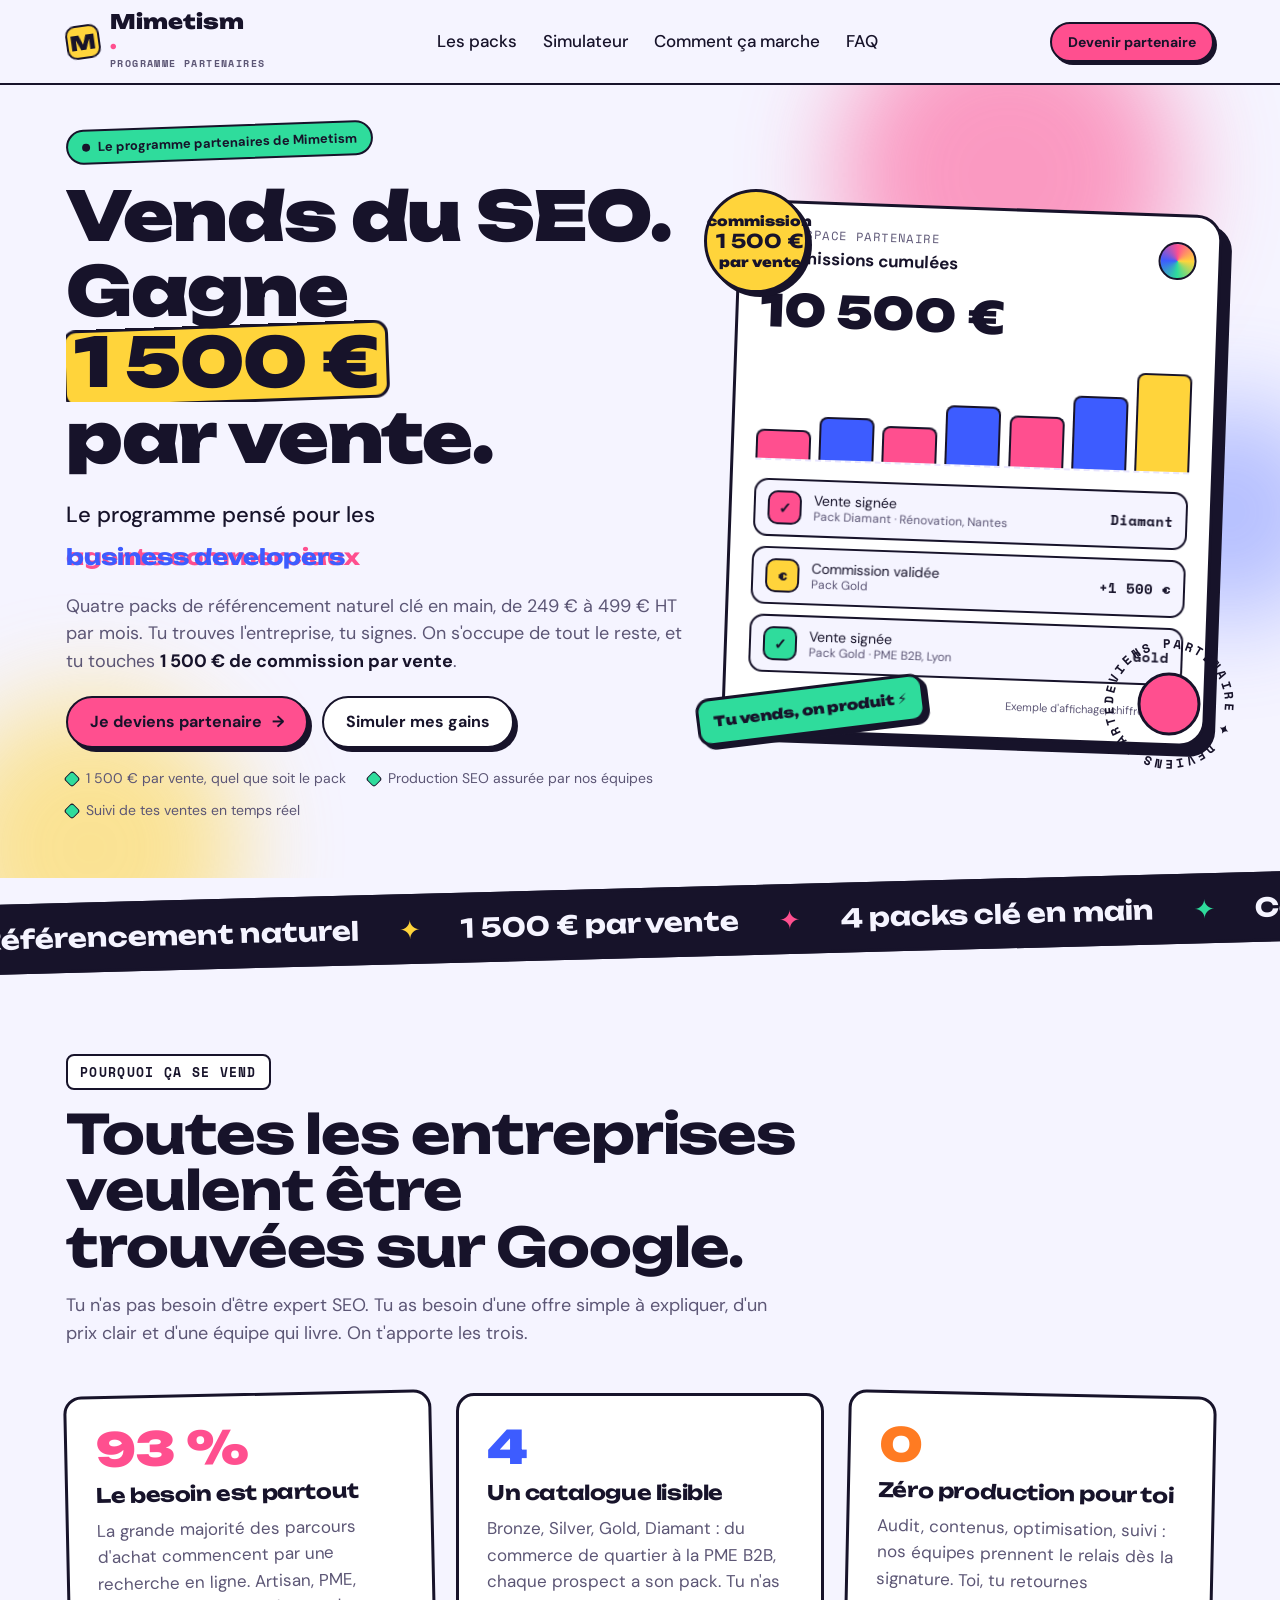
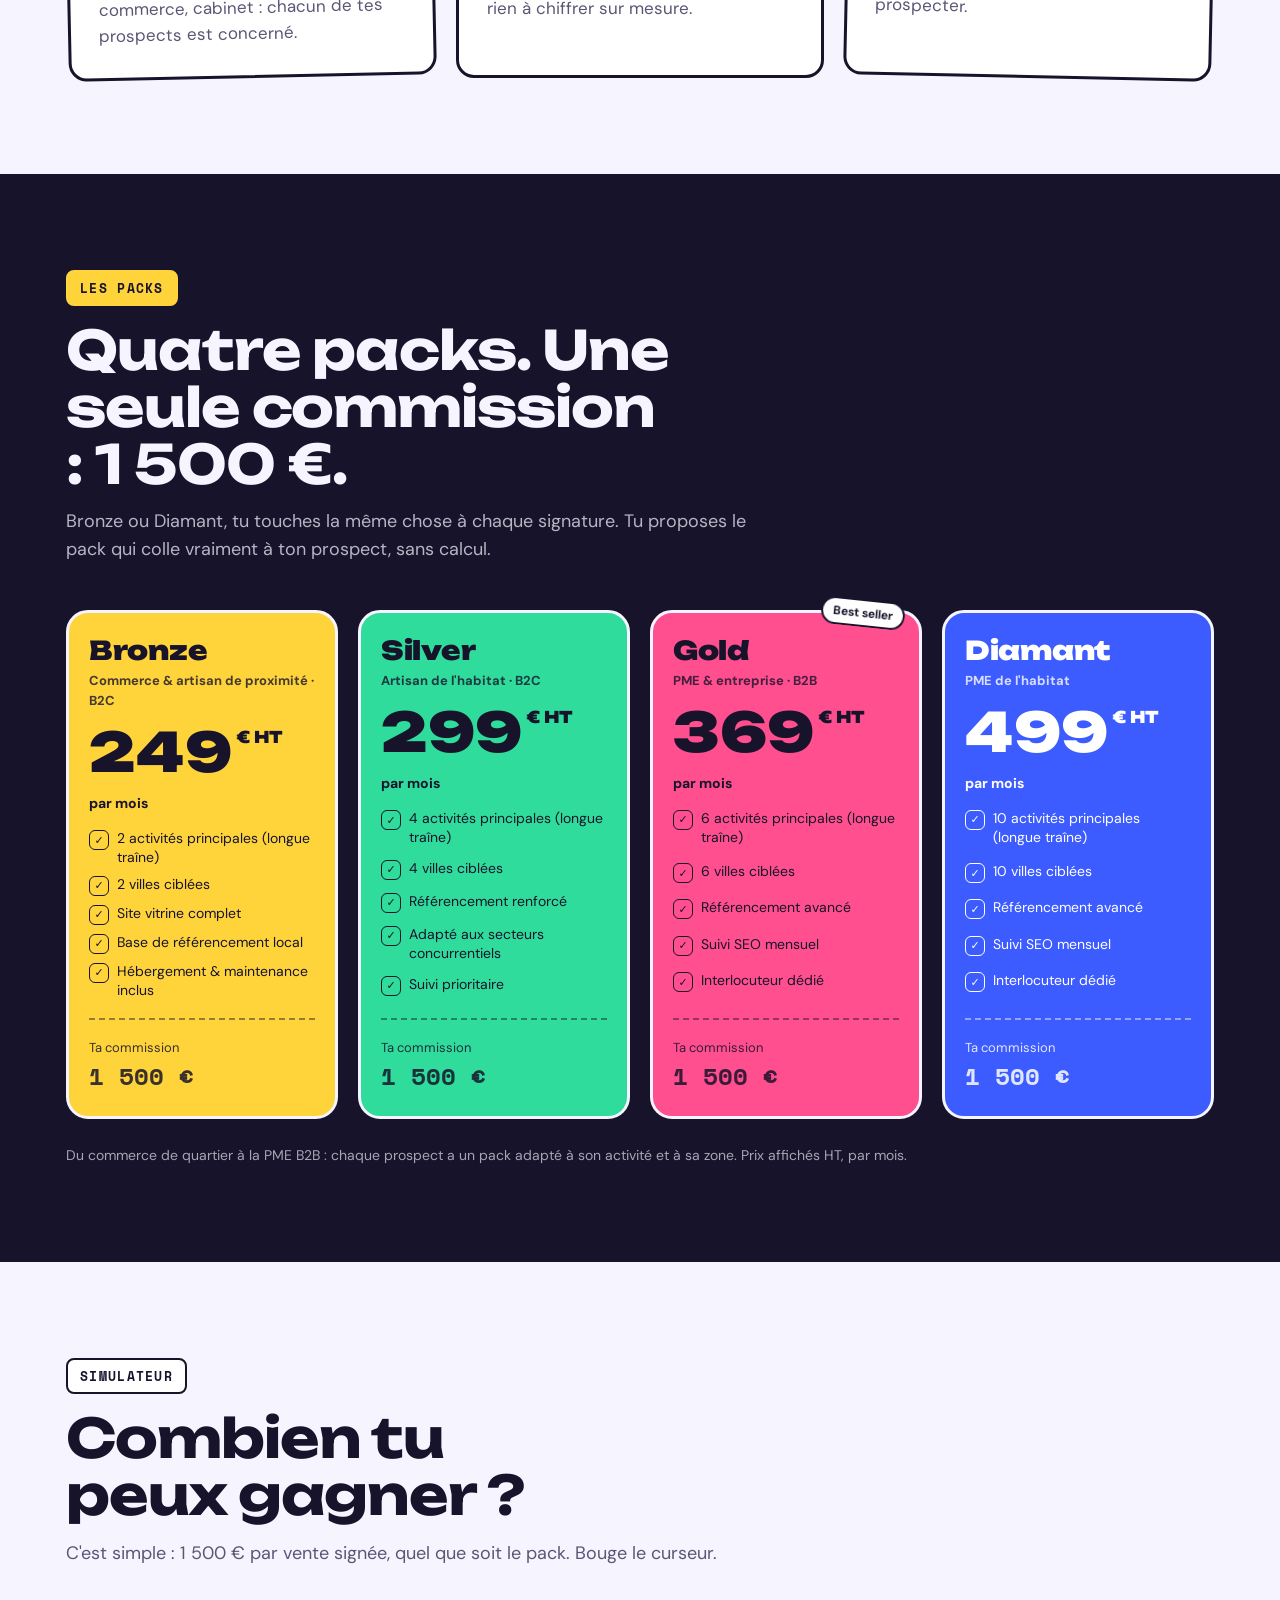
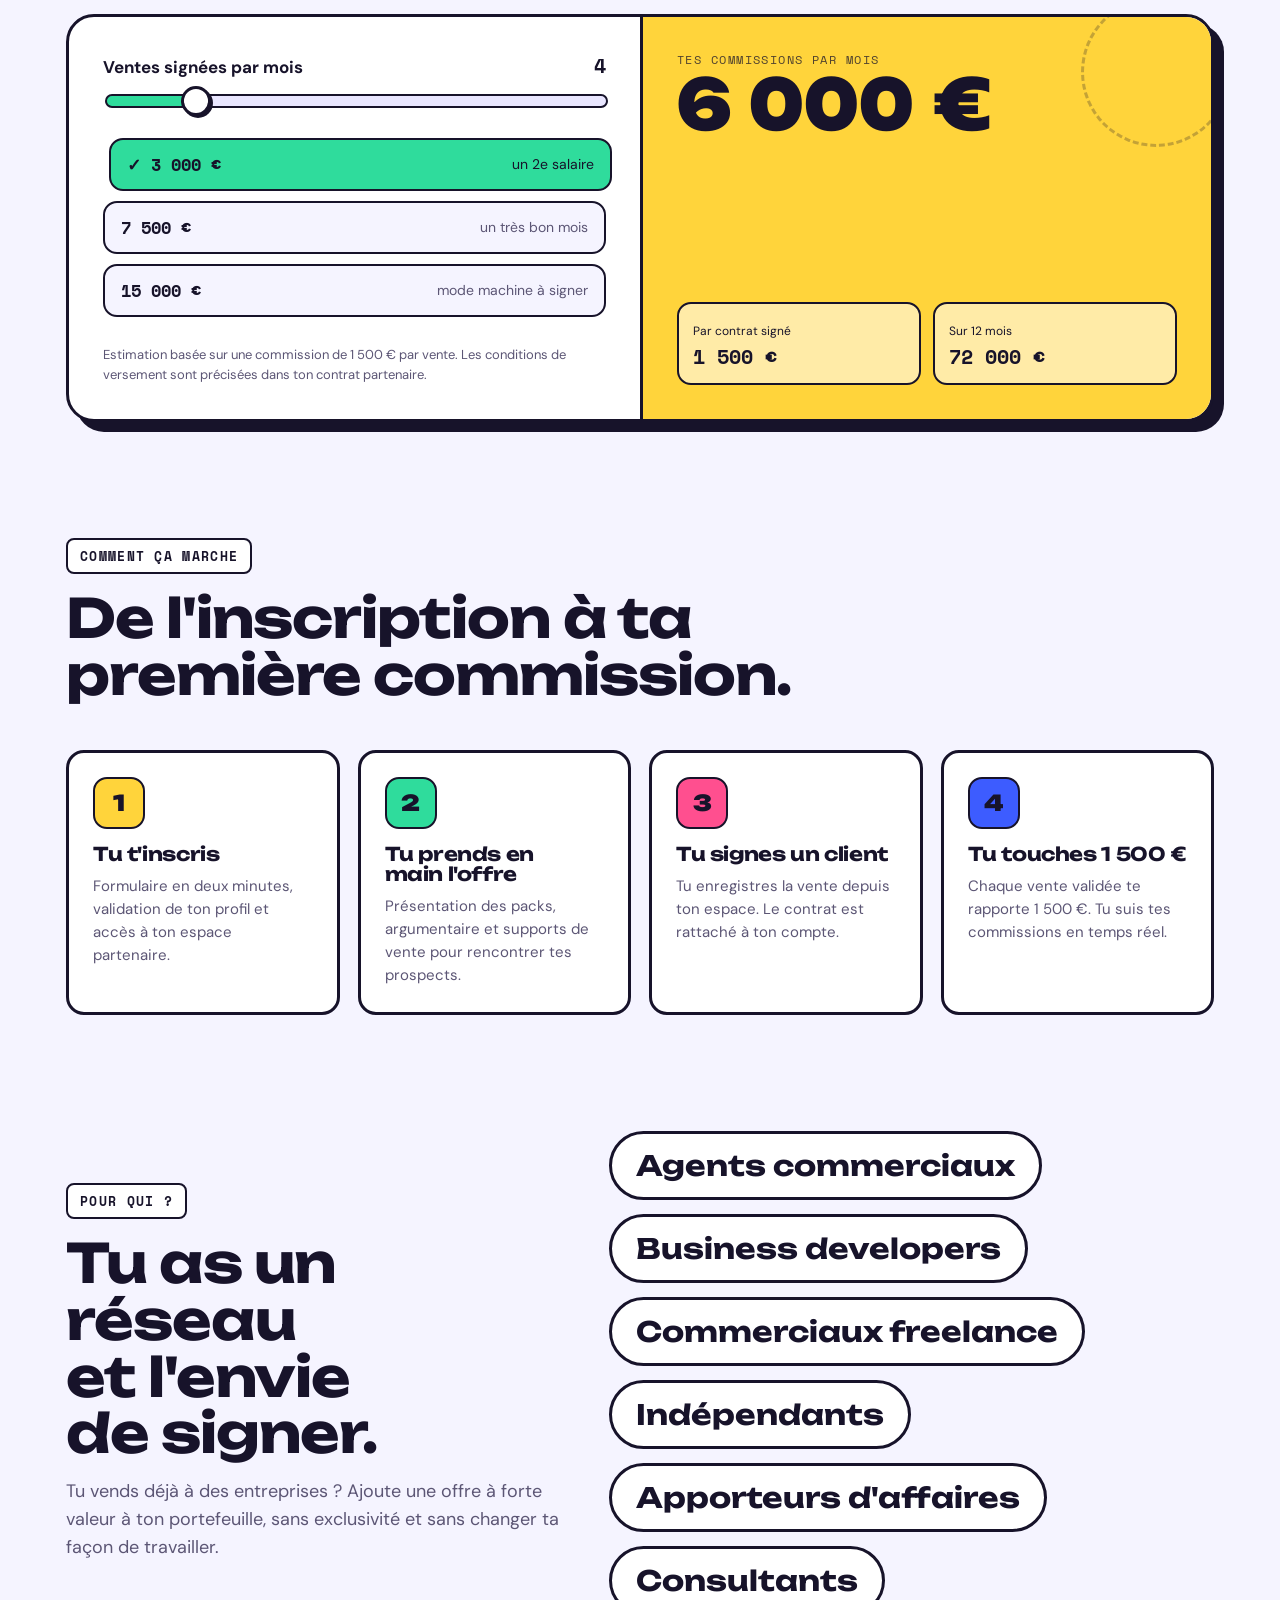
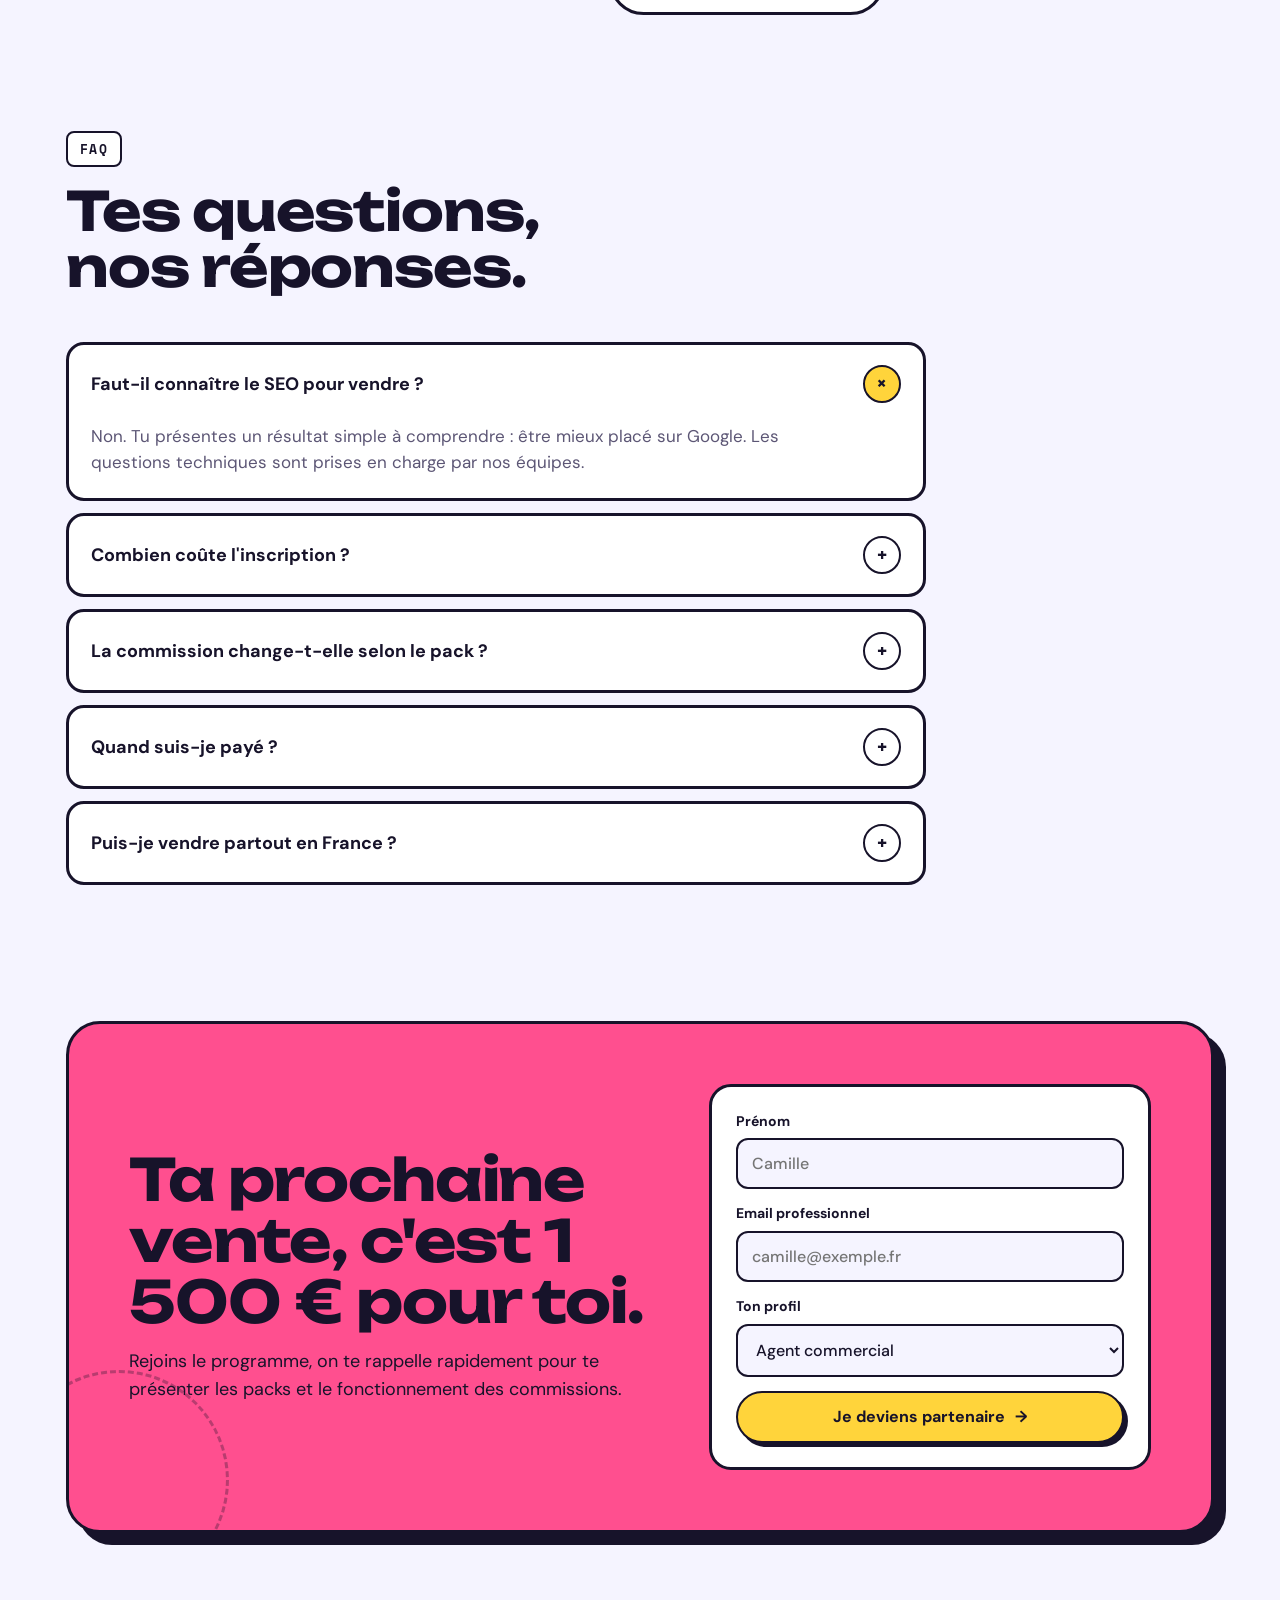
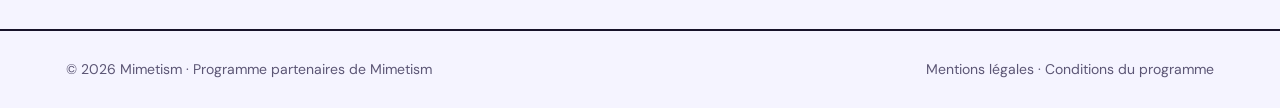
==== index.html @ 9cac51af "Landing page du programme partenaires Mimetism Co-Authored-By: Claude Opus 5.5 <noreply@anthropic.co" ====
<!doctype html>
<html lang="fr">
<head>
<meta charset="utf-8">
<meta name="viewport" content="width=device-width, initial-scale=1, viewport-fit=cover">
<meta name="description" content="Le programme partenaires de Mimetism : vends du référencement naturel et gagne 1 500 € par vente.">
<style>:root{color-scheme:light;padding-top:env(safe-area-inset-top,0px);padding-bottom:env(safe-area-inset-bottom,0px)}body{margin:0}img{max-width:100%}[hidden]{display:none!important}</style>
<title>Mimetism Partenaires</title>
<meta name="claude:viewport-fit-sides" content="cover">
<link rel="preconnect" href="https://fonts.googleapis.com">
<link rel="preconnect" href="https://fonts.gstatic.com" crossorigin>
<link rel="stylesheet" href="https://fonts.googleapis.com/css2?family=Unbounded:wght@500;700;900&family=DM+Sans:opsz,wght@9..40,400;9..40,500;9..40,700&family=Space+Mono:wght@400;700&display=swap">
<style>
/* Layout : bandes pleine largeur aux couleurs franches, cartes "stickers" à bord épais et ombre décalée, un seul gros moment animé dans le hero */
:root{
  --bg:#F5F4FF; --surface:#FFFFFF; --ink:#17132A; --muted:#5C5675; --line:#17132A; --sh:#17132A;
  --yellow:#FFD43B; --pink:#FF4F8F; --mint:#2FDC9C; --blue:#3D5CFF; --orange:#FF7B22;
  --on-accent:#17132A; --soft:#E9E6FF;
  --f-display:"Unbounded", "Arial Black", system-ui, sans-serif;
  --f-body:"DM Sans", system-ui, -apple-system, "Segoe UI", sans-serif;
  --f-mono:"Space Mono", ui-monospace, "Cascadia Mono", monospace;
  --r:18px;
}
@media (prefers-color-scheme: dark){:root:not([data-theme="light"]){
  --bg:#120F1E; --surface:#1D1930; --ink:#F3F0FF; --muted:#B0A8CC; --line:#F3F0FF; --sh:#FF4F8F; --soft:#2A2442; color-scheme:dark;
}}
:root[data-theme="dark"]{
  --bg:#120F1E; --surface:#1D1930; --ink:#F3F0FF; --muted:#B0A8CC; --line:#F3F0FF; --sh:#FF4F8F; --soft:#2A2442; color-scheme:dark;
}
*{box-sizing:border-box}
html{scroll-behavior:smooth}
body{background:var(--bg);color:var(--ink);font-family:var(--f-body);font-size:17px;line-height:1.55;overflow-x:hidden}
.wrap{max-width:1180px;margin:0 auto;padding-left:max(16px, env(safe-area-inset-left, 0px));padding-right:max(16px, env(safe-area-inset-right, 0px))}
h1,h2,h3{font-family:var(--f-display);line-height:1.05;margin:0;text-wrap:balance;letter-spacing:-.02em}
h2{font-size:clamp(30px,5vw,54px)}
p{margin:0}
a{color:inherit}
:focus-visible{outline:3px solid var(--blue);outline-offset:3px;border-radius:6px}
.mono{font-family:var(--f-mono);font-variant-numeric:tabular-nums}
.label{font-family:var(--f-mono);font-size:12px;letter-spacing:.12em;text-transform:uppercase}

/* boutons */
.btn{display:inline-flex;align-items:center;gap:10px;font:700 16px/1 var(--f-body);padding:16px 22px;border:2.5px solid var(--line);border-radius:999px;background:var(--surface);color:var(--ink);text-decoration:none;cursor:pointer;box-shadow:4px 4px 0 var(--sh);transition:transform .15s, box-shadow .15s}
.btn:hover{transform:translate(-2px,-2px);box-shadow:6px 6px 0 var(--sh)}
.btn:active{transform:translate(3px,3px);box-shadow:1px 1px 0 var(--sh)}
.btn.primary{background:var(--pink);color:var(--on-accent)}
.btn .arrow{display:inline-block;transition:transform .2s}
.btn:hover .arrow{transform:translateX(4px) rotate(-8deg)}

/* nav */
body::before{content:"";position:fixed;inset:0 0 auto;height:env(safe-area-inset-top,0px);z-index:10;background:var(--bg)}
nav.top{position:sticky;top:env(safe-area-inset-top,0px);z-index:9;background:color-mix(in srgb, var(--bg) 85%, transparent);backdrop-filter:blur(10px);border-bottom:2px solid var(--line)}
nav.top .wrap{display:flex;align-items:center;justify-content:space-between;gap:16px;padding-block:12px}
.logo{display:flex;align-items:center;gap:10px;font:900 20px var(--f-display);text-decoration:none}
.logo i{width:34px;height:34px;border-radius:10px;background:var(--yellow);border:2.5px solid var(--line);display:grid;place-items:center;font-style:normal;color:var(--on-accent);transform:rotate(-8deg);transition:transform .3s}
.logo-txt{display:flex;flex-direction:column;line-height:1}
.logo-txt small{font:700 10px var(--f-mono);letter-spacing:.14em;text-transform:uppercase;color:var(--muted);margin-top:4px}
.logo:hover i{transform:rotate(12deg) scale(1.1)}
.navlinks{display:flex;gap:26px;font-weight:500}
.navlinks a{text-decoration:none;position:relative}
.navlinks a::after{content:"";position:absolute;left:0;right:0;bottom:-4px;height:3px;background:var(--pink);transform:scaleX(0);transform-origin:left;transition:transform .25s;border-radius:3px}
.navlinks a:hover::after{transform:scaleX(1)}
nav .btn{padding:11px 16px;font-size:14px;box-shadow:3px 3px 0 var(--sh)}
@media (max-width:820px){.navlinks{display:none}}

/* hero */
.hero{position:relative;padding-block:40px 56px;overflow:hidden}
.hero .wrap{display:grid;grid-template-columns:1.12fr .88fr;gap:48px;align-items:center}
.hero-copy{min-width:0;display:flex;flex-direction:column;gap:20px;position:relative;z-index:2}
.tag{align-self:flex-start;display:inline-flex;gap:8px;align-items:center;background:var(--mint);color:var(--on-accent);border:2px solid var(--line);border-radius:999px;padding:7px 14px;font:700 13px var(--f-body);transform:rotate(-2deg)}
.tag .dot{width:8px;height:8px;border-radius:50%;background:var(--on-accent);animation:blink 1.4s infinite}
@keyframes blink{50%{opacity:.2}}
.hero h1{font-size:clamp(36px,min(5.4vw,8.5vh),68px);font-weight:900}
.hero h1 .line{display:block;overflow:hidden;padding-bottom:.06em}
.hero h1 .line > span{display:inline-block;animation:rise .9s cubic-bezier(.2,.9,.2,1.15) both}
.hero h1 .line:nth-child(2) > span{animation-delay:.12s}
.hero h1 .line:nth-child(3) > span{animation-delay:.24s}
@keyframes rise{from{transform:translateY(105%) rotate(4deg)}to{transform:none}}
.hl{position:relative;white-space:nowrap;color:var(--on-accent);padding:0 .12em}
.hl::before{content:"";position:absolute;inset:.08em -.04em .02em;background:var(--yellow);border:3px solid var(--line);border-radius:14px;transform:rotate(-2deg);z-index:-1;animation:pop .6s .7s cubic-bezier(.2,1.6,.4,1) both}
@keyframes pop{from{transform:scale(0) rotate(-12deg)}to{transform:rotate(-2deg)}}
.who{font-size:clamp(18px,2.2vw,22px);font-weight:500;display:flex;flex-wrap:wrap;gap:.35em;align-items:baseline}
.rot{display:inline-grid;height:1.5em;overflow:hidden;vertical-align:bottom}
.rot b{grid-area:1/1;font-family:var(--f-display);font-weight:700;transform:translateY(110%);opacity:0;transition:transform .5s cubic-bezier(.2,.9,.2,1.2),opacity .3s}
.rot b.on{transform:none;opacity:1}
.rot b.out{transform:translateY(-110%);opacity:0}
.rot b:nth-child(1){color:var(--pink)} .rot b:nth-child(2){color:var(--blue)} .rot b:nth-child(3){color:var(--orange)} .rot b:nth-child(4){color:var(--mint)}
.lede{color:var(--muted);max-width:52ch;font-size:18px}
.lede strong{color:var(--ink)}
.ctas{display:flex;flex-wrap:wrap;gap:14px}
.facts{display:flex;flex-wrap:wrap;gap:10px 22px;font-size:14px;color:var(--muted)}
.facts span{display:inline-flex;align-items:center;gap:8px}
.facts span::before{content:"";width:10px;height:10px;border-radius:3px;background:var(--mint);border:1.5px solid var(--line);transform:rotate(45deg)}

/* visuel hero : espace partenaire */
.stage{position:relative;min-width:0;min-height:460px}
.panel{position:relative;z-index:2;background:var(--surface);border:3px solid var(--line);border-radius:26px;box-shadow:10px 10px 0 var(--sh);padding:22px;display:flex;flex-direction:column;gap:18px;transform:rotate(2deg);animation:float 6s ease-in-out infinite}
@keyframes float{50%{transform:rotate(1deg) translateY(-10px)}}
.panel-head{display:flex;justify-content:space-between;align-items:center;gap:10px}
.panel-head .label{color:var(--muted)}
.avatar{width:38px;height:38px;border-radius:50%;background:conic-gradient(var(--pink),var(--yellow),var(--mint),var(--blue),var(--pink));border:2.5px solid var(--line)}
.big{font:900 clamp(32px,4vw,44px)/1 var(--f-display)}
.bars{display:flex;align-items:flex-end;gap:8px;height:110px;padding-top:6px;border-bottom:2px dashed var(--soft)}
.bars i{flex:1;border:2px solid var(--line);border-bottom:0;border-radius:8px 8px 0 0;background:var(--blue);transform-origin:bottom;animation:grow 1s cubic-bezier(.2,1.3,.4,1) both}
.bars i:nth-child(odd){background:var(--pink)}
.bars i:last-child{background:var(--yellow)}
@keyframes grow{from{transform:scaleY(0)}}
.notifs{display:grid;gap:10px;min-height:136px}
.notif{display:flex;align-items:center;gap:12px;padding:10px 12px;border:2px solid var(--line);border-radius:14px;background:var(--bg);font-size:14px;animation:slidein .55s cubic-bezier(.2,1.3,.4,1) both}
.notif .ico{flex:none;width:34px;height:34px;border-radius:10px;display:grid;place-items:center;border:2px solid var(--line);font:700 15px var(--f-mono);color:var(--on-accent)}
.notif .t{min-width:0;flex:1;line-height:1.3}
.notif .t small{display:block;color:var(--muted);font-size:12px}
.notif .amt{font:700 14px var(--f-mono);white-space:nowrap}
@keyframes slidein{from{opacity:0;transform:translateX(40px) scale(.9)}}
.demo-note{font-size:11px;color:var(--muted);text-align:right}

.sticker{position:absolute;z-index:3;border:3px solid var(--line);color:var(--on-accent);font-family:var(--f-display);font-weight:900;display:grid;place-items:center;text-align:center;box-shadow:4px 4px 0 var(--sh)}
.s-48{top:-18px;left:-26px;width:104px;height:104px;border-radius:50%;background:var(--yellow);font-size:13px;line-height:1.1;animation:wobble 4s ease-in-out infinite}
.s-48 b{display:block;font-size:19px;margin:3px 0;white-space:nowrap}
@keyframes wobble{50%{transform:rotate(-14deg) scale(1.05)}}
.s-zap{bottom:6px;left:-34px;padding:10px 14px;border-radius:14px;background:var(--mint);font-size:14px;transform:rotate(-7deg);animation:bob 3.4s ease-in-out infinite}
@keyframes bob{50%{transform:rotate(-3deg) translateY(-12px)}}
.ring{position:absolute;right:-30px;bottom:-40px;width:150px;height:150px;z-index:3;animation:spin 14s linear infinite}
.ring text{font:700 12.5px var(--f-mono);letter-spacing:.18em;fill:var(--ink)}
@keyframes spin{to{transform:rotate(360deg)}}
.ring .core{fill:var(--pink);stroke:var(--line);stroke-width:3}
.blob{position:absolute;border-radius:50%;filter:blur(50px);opacity:.55;z-index:0;pointer-events:none}
.b1{width:340px;height:340px;background:var(--pink);top:-80px;right:8%;animation:drift 12s ease-in-out infinite}
.b2{width:300px;height:300px;background:var(--yellow);bottom:-120px;left:-60px;animation:drift 15s ease-in-out infinite reverse}
.b3{width:220px;height:220px;background:var(--blue);top:40%;right:-60px;opacity:.35;animation:drift 10s ease-in-out infinite}
@keyframes drift{50%{transform:translate(40px,30px) scale(1.15)}}

@media (max-width:940px){
  .hero .wrap{grid-template-columns:1fr}
  .stage{max-width:470px;width:100%;margin:28px auto 0;min-height:0}
  .s-48{left:-6px;top:-30px;width:88px;height:88px}
  .s-48{font-size:11px}
  .s-48 b{font-size:16px}
  .s-zap{left:-6px}
  .ring{right:-6px;width:120px;height:120px}
}

/* marquee */
.marquee{background:var(--ink);color:var(--bg);border-block:3px solid var(--line);overflow:hidden;transform:rotate(-1.5deg);margin:10px -20px 0}
.marquee .track{display:flex;gap:40px;width:max-content;padding-block:16px;animation:scroll 28s linear infinite;font:700 clamp(18px,2.4vw,26px) var(--f-display);white-space:nowrap}
.marquee .track span{display:inline-flex;align-items:center;gap:40px}
.marquee .track span::after{content:"✦";color:var(--yellow)}
.marquee .track span:nth-child(3n+2)::after{color:var(--pink)}
.marquee .track span:nth-child(3n)::after{color:var(--mint)}
@keyframes scroll{to{transform:translateX(-50%)}}

section.block{padding-block:96px}
.head{display:flex;flex-direction:column;gap:16px;margin-bottom:46px;max-width:760px}
.head p{color:var(--muted);font-size:18px;max-width:60ch}
.eyebrow{align-self:flex-start;font:700 13px var(--f-mono);letter-spacing:.1em;text-transform:uppercase;padding:6px 12px;border-radius:8px;border:2px solid var(--line);background:var(--surface)}

/* pourquoi */
.why{display:grid;grid-template-columns:repeat(3,1fr);gap:22px}
.why article{background:var(--surface);border:3px solid var(--line);border-radius:var(--r);padding:28px;display:flex;flex-direction:column;gap:12px;transition:transform .25s}
.why article:nth-child(1){transform:rotate(-1.2deg)} .why article:nth-child(3){transform:rotate(1.2deg)}
.why article:hover{transform:rotate(0) translateY(-6px)}
.why .num{font:900 46px/1 var(--f-display)}
.why article:nth-child(1) .num{color:var(--pink)} .why article:nth-child(2) .num{color:var(--blue)} .why article:nth-child(3) .num{color:var(--orange)}
.why h3{font-size:20px}
.why p{color:var(--muted)}
@media (max-width:860px){.why{grid-template-columns:1fr}.why article{transform:none!important}}

/* packs */
#packs{background:var(--ink);color:var(--bg)}
#packs .head p{color:color-mix(in srgb, var(--bg) 72%, var(--ink))}
#packs .eyebrow{background:var(--yellow);color:var(--on-accent);border-color:var(--yellow)}
.packs{display:grid;grid-template-columns:repeat(4,1fr);gap:20px;perspective:900px}
.pack{--c:var(--yellow);position:relative;background:var(--c);color:var(--on-accent);border:3px solid var(--bg);border-radius:22px;padding:24px 20px 22px;display:flex;flex-direction:column;gap:14px;transition:transform .2s ease-out;transform-style:preserve-3d;min-width:0}
.pack:nth-child(2){--c:var(--mint)} .pack:nth-child(3){--c:var(--pink)} .pack:nth-child(4){--c:var(--blue);color:#fff}
.pack .pname{font:700 13px var(--f-mono);letter-spacing:.1em;text-transform:uppercase}
.pack .price{font:900 clamp(40px,4.4vw,54px)/1 var(--f-display);display:flex;align-items:flex-start;gap:4px}
.pack .price sup{font-size:.4em;margin-top:.25em}
.pack .per{font-weight:700;font-size:14px}
.pack hr{border:0;border-top:2px dashed currentColor;opacity:.45;margin:4px 0;width:100%}
.pack .pname{font:900 26px/1 var(--f-display);letter-spacing:-.01em;text-transform:none}
.pack .target{font-size:13px;font-weight:700;opacity:.8;margin-top:-6px}
.pack .price sup{font-size:.3em;white-space:nowrap}
.pack .feat{list-style:none;margin:0;padding:0;display:grid;gap:8px;font-size:14px;line-height:1.35;flex:1}
.pack .feat li{display:flex;gap:8px}
.pack .feat li::before{content:"✓";flex:none;width:18px;height:18px;border-radius:6px;display:grid;place-items:center;font-size:11px;font-weight:700;border:1.5px solid currentColor;margin-top:1px}
.pack .tv{font-size:13px;opacity:.85}
.pack .tv b{display:block;font:700 24px var(--f-mono);opacity:1}
.pack .badge{position:absolute;top:-14px;right:14px;background:var(--surface);color:var(--ink);border:2.5px solid var(--line);border-radius:999px;padding:4px 10px;font:700 12px var(--f-body);transform:rotate(6deg)}
.packs-note{margin-top:26px;font-size:14px;color:color-mix(in srgb, var(--bg) 65%, var(--ink))}
@media (max-width:980px){.packs{grid-template-columns:repeat(2,1fr)}}
@media (max-width:520px){.packs{grid-template-columns:1fr}}

/* simulateur */
.sim{display:grid;grid-template-columns:1fr 1fr;border:3px solid var(--line);border-radius:28px;overflow:hidden;box-shadow:10px 10px 0 var(--sh);background:var(--surface)}
.sim-in{padding:34px;display:flex;flex-direction:column;gap:28px;min-width:0}
.sim-out{padding:34px;background:var(--yellow);color:var(--on-accent);display:flex;flex-direction:column;justify-content:space-between;gap:24px;border-left:3px solid var(--line);position:relative;overflow:hidden;min-width:0}
.field{display:flex;flex-direction:column;gap:12px}
.field .row{display:flex;justify-content:space-between;align-items:baseline;gap:10px;font-weight:700}
.field .row output{font:700 20px var(--f-mono)}
.seg{display:grid;grid-template-columns:repeat(4,1fr);gap:8px}
.seg button{font:700 15px var(--f-mono);padding:12px 4px;border:2.5px solid var(--line);border-radius:12px;background:var(--bg);color:var(--ink);cursor:pointer;transition:transform .15s, background .15s}
.seg button:hover{transform:translateY(-2px)}
.seg button[aria-pressed="true"]{background:var(--pink);color:var(--on-accent);box-shadow:3px 3px 0 var(--sh)}
input[type=range]{-webkit-appearance:none;appearance:none;width:100%;height:14px;border-radius:99px;border:2.5px solid var(--line);background:linear-gradient(90deg,var(--mint) var(--p,50%),var(--soft) var(--p,50%));cursor:pointer}
input[type=range]::-webkit-slider-thumb{-webkit-appearance:none;width:30px;height:30px;border-radius:50%;background:var(--surface);border:3px solid var(--line);box-shadow:2px 2px 0 var(--sh);transition:transform .15s}
input[type=range]::-webkit-slider-thumb:hover{transform:scale(1.15)}
input[type=range]::-moz-range-thumb{width:26px;height:26px;border-radius:50%;background:var(--surface);border:3px solid var(--line)}
.hint{font-size:13px;color:var(--muted)}
.milestones{display:grid;gap:10px}
.milestones div{display:flex;justify-content:space-between;align-items:center;gap:12px;padding:12px 16px;border:2.5px solid var(--line);border-radius:14px;background:var(--bg);transition:background .25s, transform .3s cubic-bezier(.2,1.6,.4,1)}
.milestones b{font:700 17px var(--f-mono)}
.milestones span{font-size:14px;color:var(--muted);text-align:right}
.milestones div.hit{background:var(--mint);color:var(--on-accent);transform:translateX(6px)}
.milestones div.hit span{color:var(--on-accent)}
.milestones div.hit b::before{content:"✓ "}
.sim-out .label{opacity:.75}
.res-big{font:900 clamp(42px,6vw,70px)/1 var(--f-display);font-variant-numeric:tabular-nums;word-break:break-word}
.res-row{display:grid;grid-template-columns:1fr 1fr;gap:12px}
.res-row div{background:rgba(255,255,255,.55);border:2.5px solid #17132A;border-radius:14px;padding:12px 14px}
.res-row b{display:block;font:700 20px var(--f-mono)}
.res-row small{font-size:12px}
.coins{position:absolute;right:-20px;top:-20px;width:150px;height:150px;border-radius:50%;border:3px dashed #17132A;opacity:.25;animation:spin 20s linear infinite}
.bump{animation:bump .35s}
@keyframes bump{40%{transform:scale(1.06) rotate(-1deg)}}
@media (max-width:860px){.sim{grid-template-columns:1fr}.sim-out{border-left:0;border-top:3px solid var(--line)}.sim-in,.sim-out{padding:24px}}

/* étapes */
.steps{display:grid;grid-template-columns:repeat(4,1fr);gap:18px;counter-reset:s;position:relative}
.step{background:var(--surface);border:3px solid var(--line);border-radius:var(--r);padding:24px;display:flex;flex-direction:column;gap:10px;position:relative;min-width:0}
.step::before{counter-increment:s;content:counter(s);width:48px;height:48px;border-radius:14px;display:grid;place-items:center;font:900 22px var(--f-display);border:2.5px solid var(--line);background:var(--c,var(--yellow));color:var(--on-accent);margin-bottom:6px;transition:transform .3s cubic-bezier(.2,1.6,.4,1)}
.step:hover::before{transform:rotate(-12deg) scale(1.12)}
.step:nth-child(2){--c:var(--mint)} .step:nth-child(3){--c:var(--pink)} .step:nth-child(4){--c:var(--blue)}
.step h3{font-size:19px}
.step p{color:var(--muted);font-size:15px}
@media (max-width:900px){.steps{grid-template-columns:repeat(2,1fr)}}
@media (max-width:520px){.steps{grid-template-columns:1fr}}

/* profils */
.profiles{display:flex;flex-wrap:wrap;gap:14px}
.chip{font:700 clamp(18px,2.6vw,28px) var(--f-display);padding:14px 24px;border:3px solid var(--line);border-radius:999px;background:var(--surface);transition:transform .25s cubic-bezier(.2,1.6,.4,1), background .2s;cursor:default}
.chip:nth-child(4n+1):hover{background:var(--yellow);color:var(--on-accent);transform:rotate(-4deg) scale(1.05)}
.chip:nth-child(4n+2):hover{background:var(--mint);color:var(--on-accent);transform:rotate(3deg) scale(1.05)}
.chip:nth-child(4n+3):hover{background:var(--pink);color:var(--on-accent);transform:rotate(-3deg) scale(1.05)}
.chip:nth-child(4n):hover{background:var(--blue);color:#fff;transform:rotate(4deg) scale(1.05)}
.profiles-wrap{display:grid;grid-template-columns:.9fr 1.1fr;gap:48px;align-items:center}
@media (max-width:860px){.profiles-wrap{grid-template-columns:1fr}}

/* faq */
.faq{display:grid;gap:12px;max-width:860px}
.faq details{border:3px solid var(--line);border-radius:var(--r);background:var(--surface);overflow:hidden}
.faq summary{list-style:none;cursor:pointer;padding:20px 22px;font:700 18px var(--f-body);display:flex;justify-content:space-between;align-items:center;gap:14px}
.faq summary::-webkit-details-marker{display:none}
.faq summary::after{content:"+";flex:none;width:34px;height:34px;border-radius:50%;display:grid;place-items:center;border:2.5px solid var(--line);font:700 20px var(--f-mono);transition:transform .3s, background .2s}
.faq details[open] summary::after{transform:rotate(135deg);background:var(--yellow);color:var(--on-accent)}
.faq details p{padding:0 22px 22px;color:var(--muted);max-width:65ch}

/* cta final */
.final{padding-block:40px 96px}
.final-card{position:relative;overflow:hidden;background:var(--pink);color:var(--on-accent);border:3px solid var(--line);border-radius:34px;box-shadow:12px 12px 0 var(--sh);padding:clamp(26px,5vw,60px);display:grid;grid-template-columns:1.1fr .9fr;gap:40px;align-items:center}
.final-card h2{font-size:clamp(32px,5vw,58px)}
.final-card p{margin-top:16px;font-size:18px;max-width:42ch}
form.join{background:var(--surface);color:var(--ink);border:3px solid #17132A;border-radius:22px;padding:24px;display:flex;flex-direction:column;gap:14px;position:relative;z-index:2}
form.join label{font-weight:700;font-size:14px;display:flex;flex-direction:column;gap:6px}
form.join input,form.join select{font:500 16px var(--f-body);padding:13px 14px;border:2.5px solid var(--line);border-radius:12px;background:var(--bg);color:var(--ink);width:100%}
form.join input:focus,form.join select:focus{outline:none;box-shadow:0 0 0 4px color-mix(in srgb, var(--blue) 35%, transparent)}
form.join .btn{justify-content:center;background:var(--yellow);color:var(--on-accent)}
.ok{display:none;text-align:center;padding:30px 10px;gap:10px;flex-direction:column;align-items:center}
.ok b{font:900 26px var(--f-display)}
.ok span{color:var(--muted);font-size:14px}
form.join.done > :not(.ok){display:none}
form.join.done .ok{display:flex}
.final-card .ring2{position:absolute;left:-60px;bottom:-60px;width:220px;height:220px;border-radius:50%;border:3px dashed #17132A;opacity:.3;animation:spin 18s linear infinite}
@media (max-width:860px){.final-card{grid-template-columns:1fr}}
#confetti{position:fixed;inset:0;pointer-events:none;z-index:50;width:100%;height:100%}

footer{border-top:2px solid var(--line);padding-block:28px;font-size:14px;color:var(--muted)}
footer .wrap{display:flex;flex-wrap:wrap;justify-content:space-between;gap:12px}

/* apparition au scroll (amélioration progressive, contenu visible sans) */
@supports (animation-timeline: view()){
  .rv{animation:rv linear both;animation-timeline:view();animation-range:entry 0% cover 28%}
  @keyframes rv{from{opacity:0;transform:translateY(50px) scale(.96)}}
}
@media (prefers-reduced-motion: reduce){
  *,*::before,*::after{animation:none!important;transition:none!important}
  .rot b{opacity:0}.rot b.on{opacity:1;transform:none}
}
</style>
</head>
<body>

<nav class="top" aria-label="Navigation principale">
  <div class="wrap">
    <a class="logo" href="#top"><i>M</i><span class="logo-txt">Mimetism<span style="color:var(--pink)">.</span><small>Programme partenaires</small></span></a>
    <div class="navlinks">
      <a href="#packs">Les packs</a>
      <a href="#simulateur">Simulateur</a>
      <a href="#comment">Comment ça marche</a>
      <a href="#faq">FAQ</a>
    </div>
    <a class="btn primary" href="#rejoindre">Devenir partenaire</a>
  </div>
</nav>

<header class="hero" id="top">
  <div class="blob b1"></div><div class="blob b2"></div><div class="blob b3"></div>
  <div class="wrap">
    <div class="hero-copy">
      <span class="tag"><span class="dot"></span>Le programme partenaires de Mimetism</span>
      <h1>
        <span class="line"><span>Vends du SEO.</span></span>
        <span class="line"><span>Gagne <span class="hl">1 500 €</span></span></span>
        <span class="line"><span>par vente.</span></span>
      </h1>
      <p class="who">Le programme pensé pour les
        <span class="rot" aria-live="polite">
          <b class="on">agents commerciaux</b><b>business developers</b><b>commerciaux freelance</b><b>indépendants</b>
        </span>
      </p>
      <p class="lede">Quatre packs de référencement naturel clé en main, de 249 € à 499 € HT par mois. Tu trouves l'entreprise, tu signes. On s'occupe de tout le reste, et tu touches <strong>1 500 € de commission par vente</strong>.</p>
      <div class="ctas">
        <a class="btn primary" href="#rejoindre">Je deviens partenaire <span class="arrow">→</span></a>
        <a class="btn" href="#simulateur">Simuler mes gains</a>
      </div>
      <div class="facts">
        <span>1 500 € par vente, quel que soit le pack</span>
        <span>Production SEO assurée par nos équipes</span>
        <span>Suivi de tes ventes en temps réel</span>
      </div>
    </div>

    <div class="stage" aria-label="Aperçu de l'espace partenaire">
      <div class="sticker s-48"><span>commission<b>1 500 €</b>par vente</span></div>
      <div class="sticker s-zap">Tu vends, on produit ⚡</div>
      <svg class="ring" viewBox="0 0 150 150" aria-hidden="true">
        <defs><path id="circ" d="M75,75 m-56,0 a56,56 0 1,1 112,0 a56,56 0 1,1 -112,0"/></defs>
        <circle class="core" cx="75" cy="75" r="30"/>
        <text><textPath href="#circ">DEVIENS PARTENAIRE ✦ DEVIENS PARTENAIRE ✦ </textPath></text>
      </svg>
      <div class="panel">
        <div class="panel-head">
          <div>
            <div class="label">Ton espace partenaire</div>
            <div style="font-weight:700">Commissions cumulées</div>
          </div>
          <div class="avatar"></div>
        </div>
        <div class="big mono" id="heroAmount">9 000 €</div>
        <div class="bars" aria-hidden="true">
          <i style="height:28%;animation-delay:.5s"></i><i style="height:42%;animation-delay:.58s"></i><i style="height:35%;animation-delay:.66s"></i><i style="height:58%;animation-delay:.74s"></i><i style="height:50%;animation-delay:.82s"></i><i style="height:72%;animation-delay:.9s"></i><i style="height:96%;animation-delay:.98s"></i>
        </div>
        <div class="notifs" id="notifs"></div>
        <div class="demo-note">Exemple d'affichage, chiffres fictifs</div>
      </div>
    </div>
  </div>
</header>

<div class="marquee" aria-hidden="true">
  <div class="track">
    <span>Référencement naturel</span><span>1 500 € par vente</span><span>4 packs clé en main</span><span>Commissions</span><span>Business developers</span><span>Freelances</span><span>Agents commerciaux</span><span>Indépendants</span>
    <span>Référencement naturel</span><span>1 500 € par vente</span><span>4 packs clé en main</span><span>Commissions</span><span>Business developers</span><span>Freelances</span><span>Agents commerciaux</span><span>Indépendants</span>
  </div>
</div>

<section class="block" id="pourquoi">
  <div class="wrap">
    <div class="head rv">
      <span class="eyebrow">Pourquoi ça se vend</span>
      <h2>Toutes les entreprises veulent être trouvées sur Google.</h2>
      <p>Tu n'as pas besoin d'être expert SEO. Tu as besoin d'une offre simple à expliquer, d'un prix clair et d'une équipe qui livre. On t'apporte les trois.</p>
    </div>
    <div class="why">
      <article class="rv">
        <div class="num">93 %</div>
        <h3>Le besoin est partout</h3>
        <p>La grande majorité des parcours d'achat commencent par une recherche en ligne. Artisan, PME, commerce, cabinet : chacun de tes prospects est concerné.</p>
      </article>
      <article class="rv">
        <div class="num">4</div>
        <h3>Un catalogue lisible</h3>
        <p>Bronze, Silver, Gold, Diamant : du commerce de quartier à la PME B2B, chaque prospect a son pack. Tu n'as rien à chiffrer sur mesure.</p>
      </article>
      <article class="rv">
        <div class="num">0</div>
        <h3>Zéro production pour toi</h3>
        <p>Audit, contenus, optimisation, suivi : nos équipes prennent le relais dès la signature. Toi, tu retournes prospecter.</p>
      </article>
    </div>
  </div>
</section>

<section class="block" id="packs">
  <div class="wrap">
    <div class="head rv">
      <span class="eyebrow">Les packs</span>
      <h2>Quatre packs. Une seule commission : 1 500 €.</h2>
      <p>Bronze ou Diamant, tu touches la même chose à chaque signature. Tu proposes le pack qui colle vraiment à ton prospect, sans calcul.</p>
    </div>
    <div class="packs">
      <article class="pack rv" data-tilt>
        <div class="pname">Bronze</div>
        <div class="target">Commerce &amp; artisan de proximité · B2C</div>
        <div class="price">249<sup>€ HT</sup></div>
        <div class="per">par mois</div>
        <ul class="feat">
          <li>2 activités principales (longue traîne)</li>
          <li>2 villes ciblées</li>
          <li>Site vitrine complet</li>
          <li>Base de référencement local</li>
          <li>Hébergement &amp; maintenance inclus</li>
        </ul>
        <hr>
        <div class="tv">Ta commission<b class="count" data-to="1500">1 500 €</b></div>
      </article>
      <article class="pack rv" data-tilt>
        <div class="pname">Silver</div>
        <div class="target">Artisan de l'habitat · B2C</div>
        <div class="price">299<sup>€ HT</sup></div>
        <div class="per">par mois</div>
        <ul class="feat">
          <li>4 activités principales (longue traîne)</li>
          <li>4 villes ciblées</li>
          <li>Référencement renforcé</li>
          <li>Adapté aux secteurs concurrentiels</li>
          <li>Suivi prioritaire</li>
        </ul>
        <hr>
        <div class="tv">Ta commission<b class="count" data-to="1500">1 500 €</b></div>
      </article>
      <article class="pack rv" data-tilt>
        <span class="badge">Best seller</span>
        <div class="pname">Gold</div>
        <div class="target">PME &amp; entreprise · B2B</div>
        <div class="price">369<sup>€ HT</sup></div>
        <div class="per">par mois</div>
        <ul class="feat">
          <li>6 activités principales (longue traîne)</li>
          <li>6 villes ciblées</li>
          <li>Référencement avancé</li>
          <li>Suivi SEO mensuel</li>
          <li>Interlocuteur dédié</li>
        </ul>
        <hr>
        <div class="tv">Ta commission<b class="count" data-to="1500">1 500 €</b></div>
      </article>
      <article class="pack rv" data-tilt>
        <div class="pname">Diamant</div>
        <div class="target">PME de l'habitat</div>
        <div class="price">499<sup>€ HT</sup></div>
        <div class="per">par mois</div>
        <ul class="feat">
          <li>10 activités principales (longue traîne)</li>
          <li>10 villes ciblées</li>
          <li>Référencement avancé</li>
          <li>Suivi SEO mensuel</li>
          <li>Interlocuteur dédié</li>
        </ul>
        <hr>
        <div class="tv">Ta commission<b class="count" data-to="1500">1 500 €</b></div>
      </article>
    </div>
    <p class="packs-note">Du commerce de quartier à la PME B2B : chaque prospect a un pack adapté à son activité et à sa zone. Prix affichés HT, par mois.</p>
  </div>
</section>

<section class="block" id="simulateur">
  <div class="wrap">
    <div class="head rv">
      <span class="eyebrow">Simulateur</span>
      <h2>Combien tu peux gagner ?</h2>
      <p>C'est simple : 1 500 € par vente signée, quel que soit le pack. Bouge le curseur.</p>
    </div>
    <div class="sim rv">
      <div class="sim-in">
        <div class="field">
          <div class="row"><label for="sales">Ventes signées par mois</label><output id="salesOut" for="sales">4</output></div>
          <input type="range" id="sales" min="1" max="20" value="4">
        </div>
        <div class="milestones" id="miles" aria-live="polite">
          <div data-goal="3000"><b>3 000 €</b><span>un 2e salaire</span></div>
          <div data-goal="7500"><b>7 500 €</b><span>un très bon mois</span></div>
          <div data-goal="15000"><b>15 000 €</b><span>mode machine à signer</span></div>
        </div>
        <p class="hint">Estimation basée sur une commission de 1 500 € par vente. Les conditions de versement sont précisées dans ton contrat partenaire.</p>
      </div>
      <div class="sim-out" aria-live="polite">
        <div class="coins"></div>
        <div>
          <div class="label">Tes commissions par mois</div>
          <div class="res-big" id="resMonth">6 000 €</div>
        </div>
        <div class="res-row">
          <div><small>Par contrat signé</small><b id="resUnit">1 771 €</b></div>
          <div><small>Sur 12 mois</small><b id="resYear">63 763 €</b></div>
        </div>
      </div>
    </div>
  </div>
</section>

<section class="block" id="comment" style="padding-top:20px">
  <div class="wrap">
    <div class="head rv">
      <span class="eyebrow">Comment ça marche</span>
      <h2>De l'inscription à ta première commission.</h2>
    </div>
    <div class="steps">
      <div class="step rv"><h3>Tu t'inscris</h3><p>Formulaire en deux minutes, validation de ton profil et accès à ton espace partenaire.</p></div>
      <div class="step rv"><h3>Tu prends en main l'offre</h3><p>Présentation des packs, argumentaire et supports de vente pour rencontrer tes prospects.</p></div>
      <div class="step rv"><h3>Tu signes un client</h3><p>Tu enregistres la vente depuis ton espace. Le contrat est rattaché à ton compte.</p></div>
      <div class="step rv"><h3>Tu touches 1 500 €</h3><p>Chaque vente validée te rapporte 1 500 €. Tu suis tes commissions en temps réel.</p></div>
    </div>
  </div>
</section>

<section class="block" style="padding-top:20px">
  <div class="wrap profiles-wrap">
    <div class="head rv" style="margin:0">
      <span class="eyebrow">Pour qui ?</span>
      <h2>Tu as un réseau et l'envie de signer.</h2>
      <p>Tu vends déjà à des entreprises ? Ajoute une offre à forte valeur à ton portefeuille, sans exclusivité et sans changer ta façon de travailler.</p>
    </div>
    <div class="profiles rv">
      <span class="chip">Agents commerciaux</span>
      <span class="chip">Business developers</span>
      <span class="chip">Commerciaux freelance</span>
      <span class="chip">Indépendants</span>
      <span class="chip">Apporteurs d'affaires</span>
      <span class="chip">Consultants</span>
    </div>
  </div>
</section>

<section class="block" id="faq" style="padding-top:20px">
  <div class="wrap">
    <div class="head rv">
      <span class="eyebrow">FAQ</span>
      <h2>Tes questions, nos réponses.</h2>
    </div>
    <div class="faq rv">
      <details open><summary>Faut-il connaître le SEO pour vendre ?</summary><p>Non. Tu présentes un résultat simple à comprendre : être mieux placé sur Google. Les questions techniques sont prises en charge par nos équipes.</p></details>
      <details><summary>Combien coûte l'inscription ?</summary><p>L'inscription au programme est gratuite. Tu ne paies rien pour rejoindre le réseau ni pour accéder aux supports de vente.</p></details>
      <details><summary>La commission change-t-elle selon le pack ?</summary><p>Non. Tu touches 1 500 € par vente, que ton client choisisse Bronze, Silver, Gold ou Diamant. Tu proposes le pack le plus adapté, sans arrière-pensée.</p></details>
      <details><summary>Quand suis-je payé ?</summary><p>Les modalités et le calendrier de versement des commissions sont détaillés dans ton contrat partenaire. Tu suis chaque paiement depuis ton espace.</p></details>
      <details><summary>Puis-je vendre partout en France ?</summary><p>Oui. Tu prospectes où tu veux, en présentiel ou à distance.</p></details>
    </div>
  </div>
</section>

<section class="final" id="rejoindre">
  <div class="wrap">
    <div class="final-card rv">
      <div class="ring2"></div>
      <div style="position:relative;z-index:2">
        <h2>Ta prochaine vente, c'est 1 500 € pour toi.</h2>
        <p>Rejoins le programme, on te rappelle rapidement pour te présenter les packs et le fonctionnement des commissions.</p>
      </div>
      <form class="join" id="joinForm" novalidate>
        <label for="fname">Prénom<input id="fname" name="fname" autocomplete="given-name" placeholder="Camille" required></label>
        <label for="femail">Email professionnel<input id="femail" name="femail" type="email" autocomplete="email" placeholder="camille@exemple.fr" required></label>
        <label for="fprofile">Ton profil
          <select id="fprofile" name="fprofile">
            <option>Agent commercial</option>
            <option>Business developer</option>
            <option>Commercial freelance</option>
            <option>Indépendant</option>
            <option>Autre</option>
          </select>
        </label>
        <button class="btn" type="submit">Je deviens partenaire <span class="arrow">→</span></button>
        <div class="ok" role="status"><b>Bienvenue à bord !</b><span>Maquette : l'envoi du formulaire sera branché dans l'application.</span></div>
      </form>
    </div>
  </div>
</section>

<footer>
  <div class="wrap"><span>© 2026 Mimetism · Programme partenaires de Mimetism</span><span>Mentions légales · Conditions du programme</span></div>
</footer>
<canvas id="confetti" aria-hidden="true"></canvas>

<script>
(function(){
  const reduce = matchMedia('(prefers-reduced-motion: reduce)').matches;
  const fmt = n => Math.round(n).toLocaleString('fr-FR').replace(/ /g,' ') + ' €';

  // mot tournant
  const words=[...document.querySelectorAll('.rot b')]; let wi=0;
  if(!reduce) setInterval(()=>{
    const cur=words[wi]; cur.classList.remove('on'); cur.classList.add('out');
    setTimeout(()=>cur.classList.remove('out'),500);
    wi=(wi+1)%words.length; words[wi].classList.add('on');
  },2200);

  // notifications démo
  const box=document.getElementById('notifs');
  const feed=[
    {i:'✓',c:'var(--mint)',t:'Vente signée',s:'Pack Gold · PME B2B, Lyon',a:'Gold'},
    {i:'€',c:'var(--yellow)',t:'Commission validée',s:'Pack Gold',a:'+1 500 €'},
    {i:'✓',c:'var(--pink)',t:'Vente signée',s:'Pack Diamant · Rénovation, Nantes',a:'Diamant'},
    {i:'€',c:'var(--yellow)',t:'Commission validée',s:'Pack Diamant',a:'+1 500 €'},
    {i:'✓',c:'var(--blue)',t:'Vente signée',s:'Pack Bronze · Boulangerie, Lille',a:'Bronze'},
    {i:'€',c:'var(--yellow)',t:'Commission validée',s:'Pack Bronze',a:'+1 500 €'}
  ];
  let fi=0, total=9000;
  function push(){
    const f=feed[fi%feed.length]; fi++;
    const el=document.createElement('div'); el.className='notif';
    el.innerHTML=`<span class="ico" style="background:${f.c}">${f.i}</span><span class="t">${f.t}<small>${f.s}</small></span><span class="amt">${f.a}</span>`;
    box.prepend(el);
    while(box.children.length>3) box.lastElementChild.remove();
    if(f.a.startsWith('+')){ const add=parseInt(f.a.replace(/\D/g,'')); countTo(document.getElementById('heroAmount'), total, total+add, 900); total+=add; }
  }
  push(); push();
  if(!reduce) setInterval(push,2600);

  function countTo(el, from, to, dur){
    if(reduce){ el.textContent=fmt(to); return; }
    const t0=performance.now();
    (function step(t){ const p=Math.min(1,(t-t0)/dur), e=1-Math.pow(1-p,3);
      el.textContent=fmt(from+(to-from)*e); if(p<1) requestAnimationFrame(step); })(t0);
  }

  // compteurs des packs
  const io=new IntersectionObserver(es=>es.forEach(e=>{ if(e.isIntersecting){ countTo(e.target,0,+e.target.dataset.to,1200); io.unobserve(e.target);} }),{threshold:.6});
  document.querySelectorAll('.count').forEach(c=>io.observe(c));

  // tilt des packs
  if(!reduce) document.querySelectorAll('[data-tilt]').forEach(c=>{
    c.addEventListener('pointermove',e=>{ const r=c.getBoundingClientRect(), x=(e.clientX-r.left)/r.width-.5, y=(e.clientY-r.top)/r.height-.5;
      c.style.transform=`rotateY(${x*14}deg) rotateX(${-y*14}deg) translateY(-6px)`; });
    c.addEventListener('pointerleave',()=>c.style.transform='');
  });

  // simulateur
  const COMMISSION=1500;
  const sales=document.getElementById('sales');
  const setFill=i=>i.style.setProperty('--p',((i.value-i.min)/(i.max-i.min)*100)+'%');
  function calc(){
    const month=COMMISSION*sales.value;
    document.getElementById('salesOut').textContent=sales.value;
    document.getElementById('resUnit').textContent=fmt(COMMISSION);
    document.getElementById('resYear').textContent=fmt(month*12);
    const big=document.getElementById('resMonth'); big.textContent=fmt(month);
    big.classList.remove('bump'); void big.offsetWidth; big.classList.add('bump');
    document.querySelectorAll('#miles [data-goal]').forEach(m=>m.classList.toggle('hit', month>=+m.dataset.goal));
    setFill(sales);
  }
  sales.addEventListener('input',calc); calc();

  // confettis
  const cv=document.getElementById('confetti'), ctx=cv.getContext('2d');
  function confetti(){
    if(reduce) return;
    cv.width=innerWidth; cv.height=innerHeight;
    const cols=['#FFD43B','#FF4F8F','#2FDC9C','#3D5CFF','#FF7B22'];
    const ps=Array.from({length:160},()=>({x:innerWidth/2,y:innerHeight*.6,vx:(Math.random()-.5)*16,vy:-Math.random()*16-6,s:Math.random()*8+5,r:Math.random()*6,vr:(Math.random()-.5)*.3,c:cols[Math.random()*5|0]}));
    let f=0;(function tick(){ ctx.clearRect(0,0,cv.width,cv.height);
      ps.forEach(p=>{p.vy+=.45;p.x+=p.vx;p.y+=p.vy;p.r+=p.vr;ctx.save();ctx.translate(p.x,p.y);ctx.rotate(p.r);ctx.fillStyle=p.c;ctx.fillRect(-p.s/2,-p.s/3,p.s,p.s*.66);ctx.restore();});
      if(++f<150) requestAnimationFrame(tick); else ctx.clearRect(0,0,cv.width,cv.height); })();
  }
  const form=document.getElementById('joinForm');
  form.addEventListener('submit',e=>{
    e.preventDefault();
    const em=document.getElementById('femail'), fn=document.getElementById('fname');
    if(!fn.value.trim()){fn.focus();return;}
    if(!em.checkValidity()||!em.value){em.focus();return;}
    form.classList.add('done'); confetti();
  });
})();
</script>
</body>
</html>
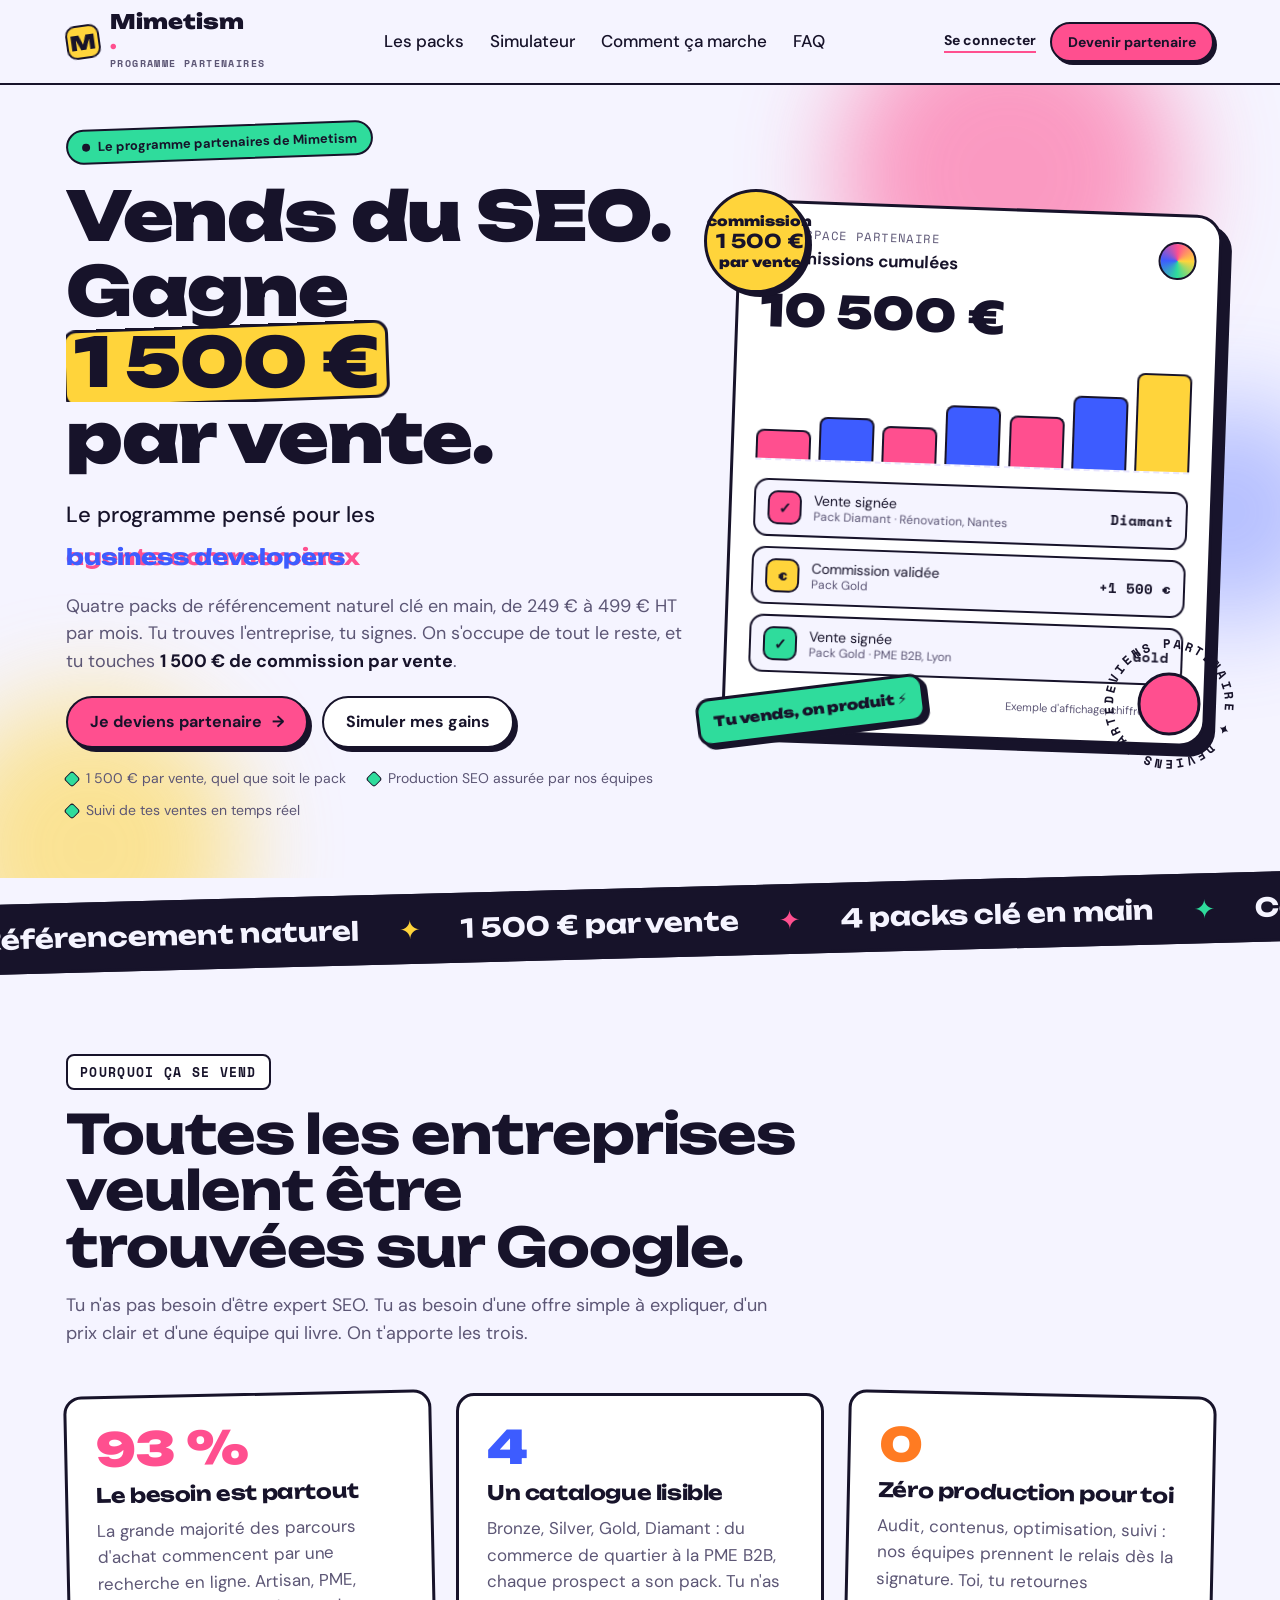
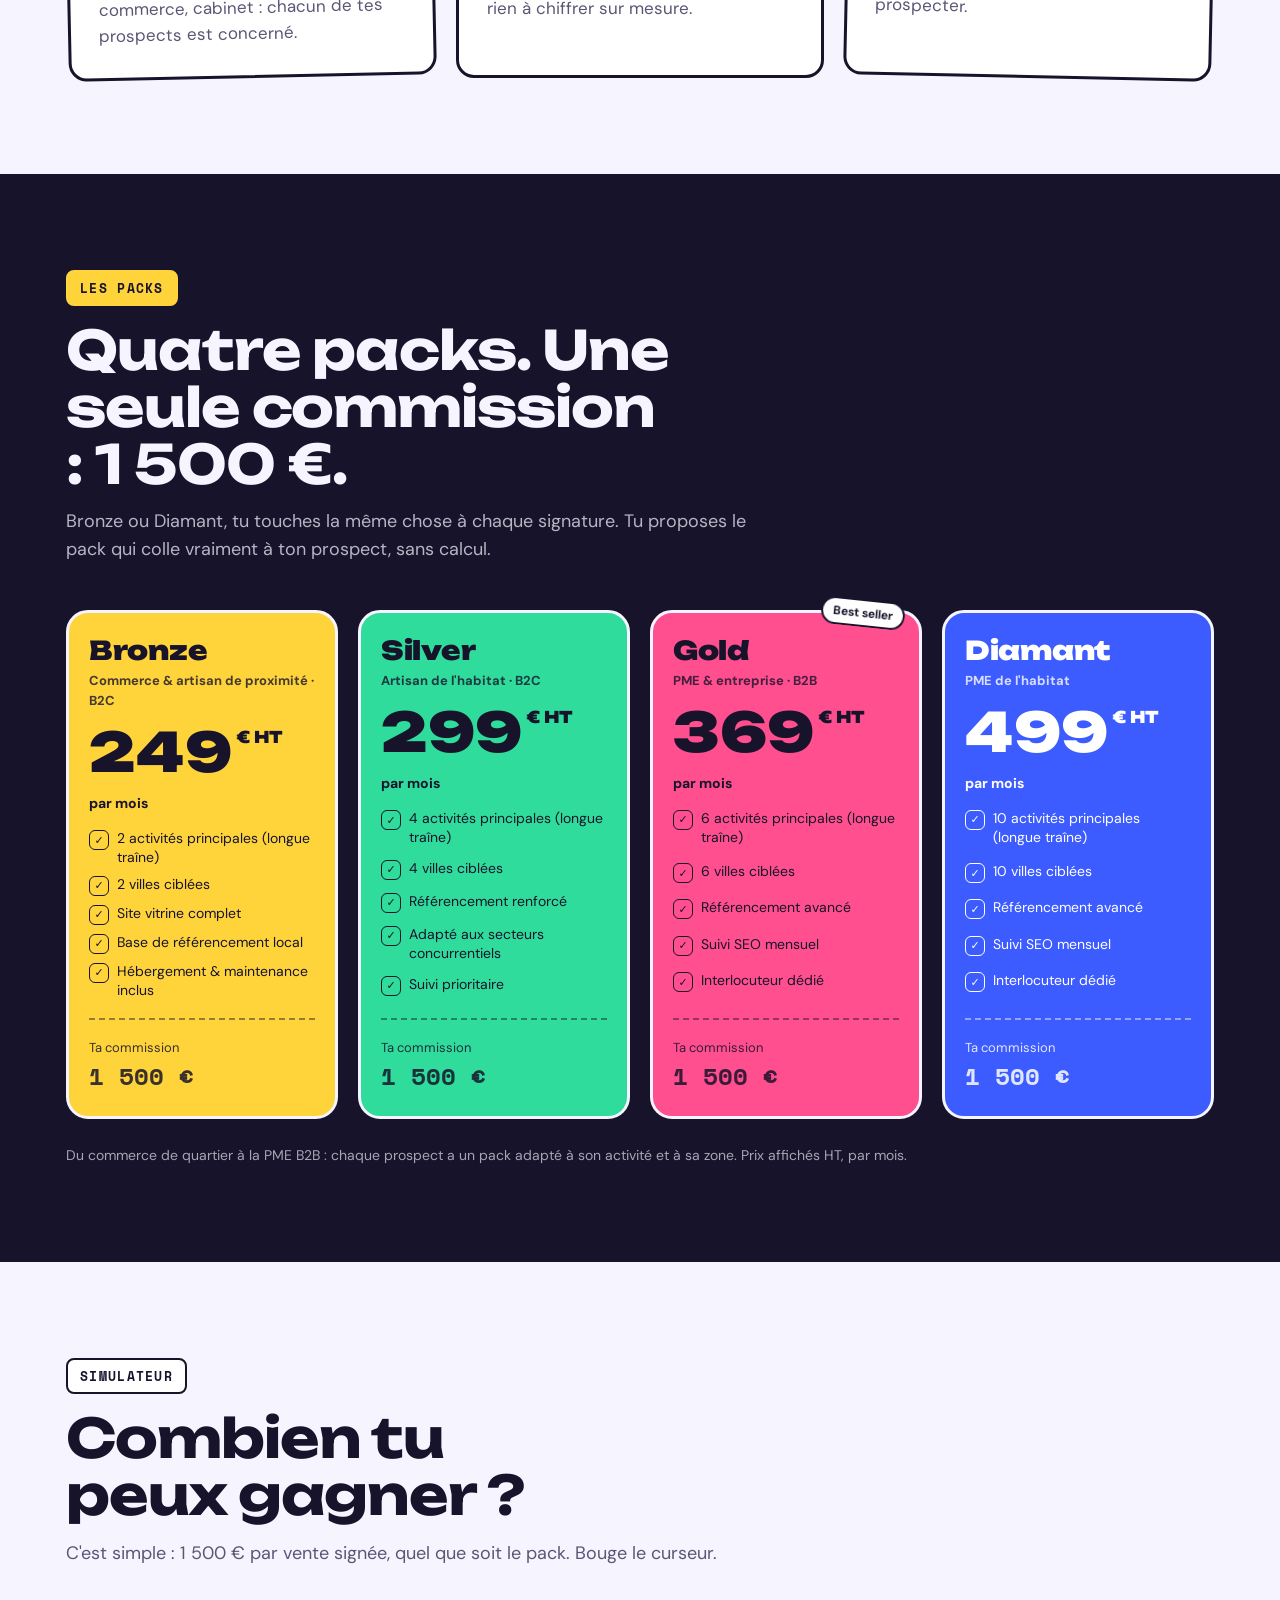
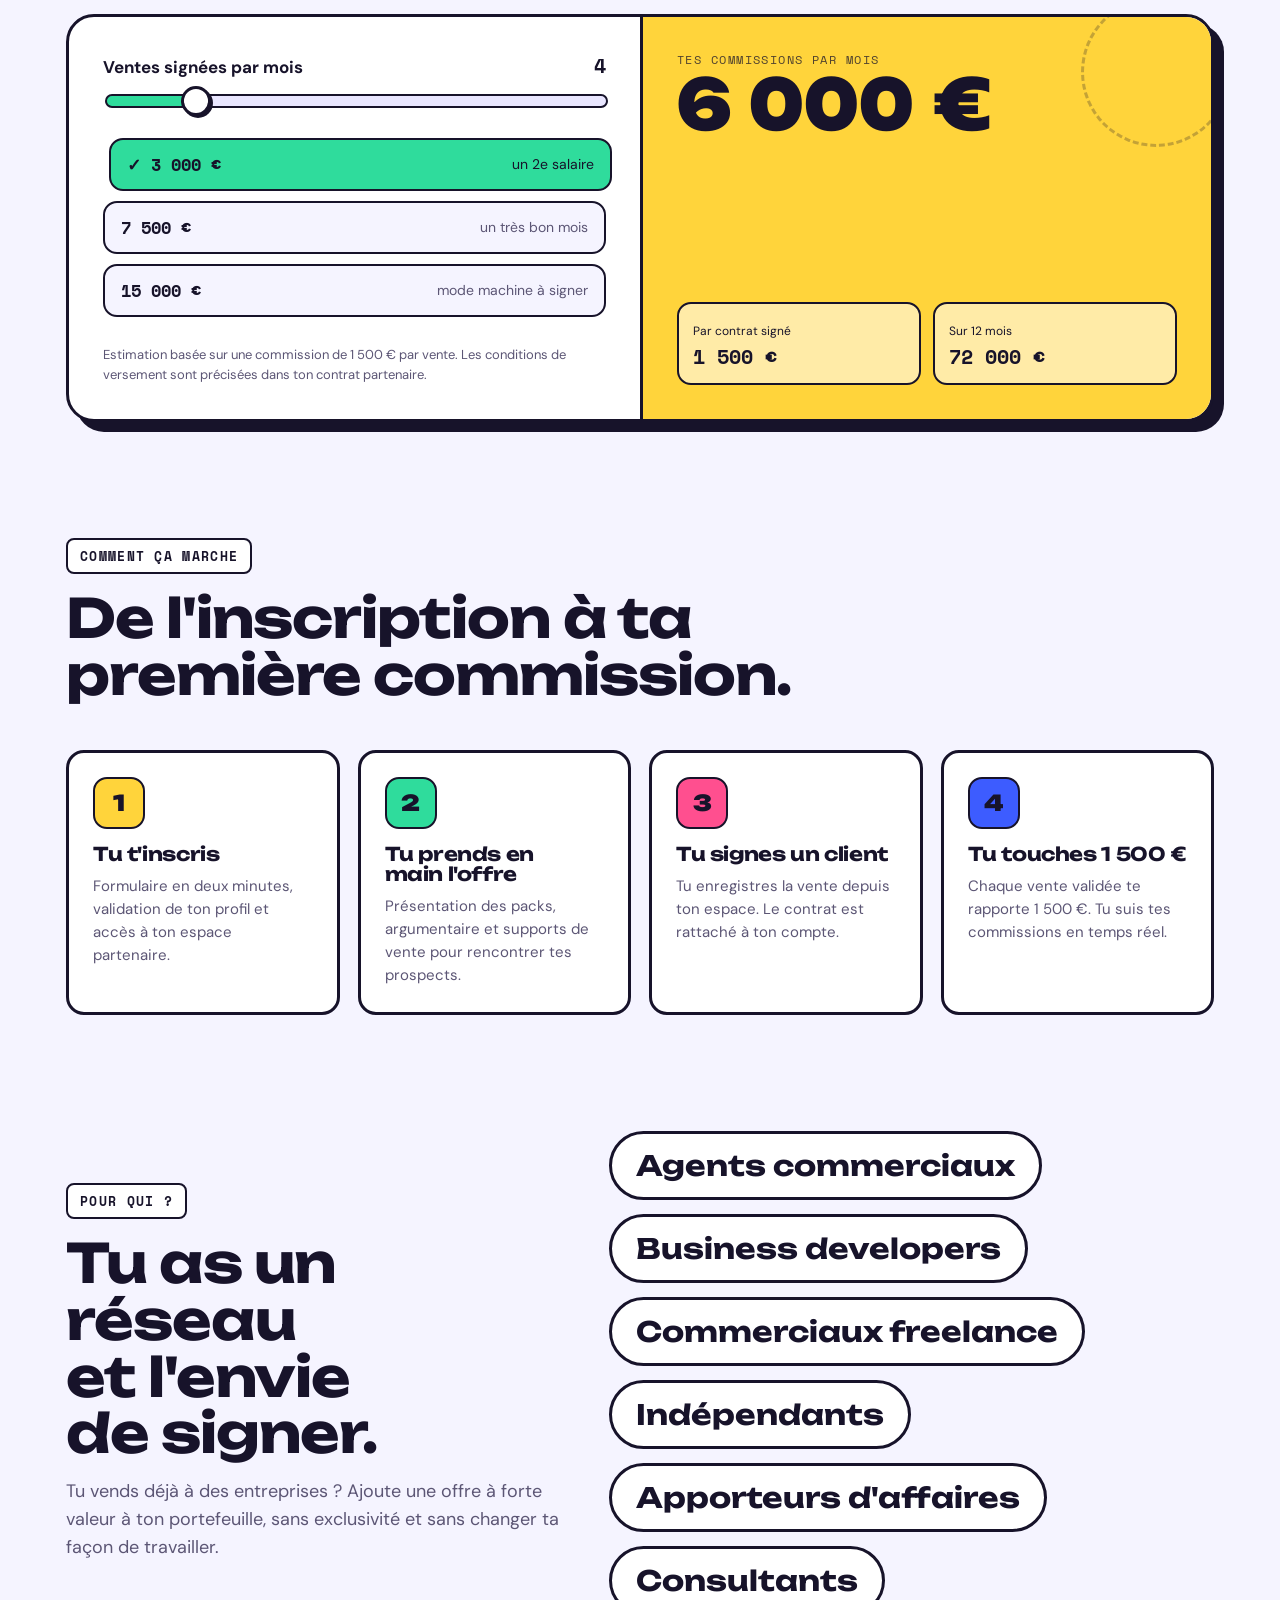
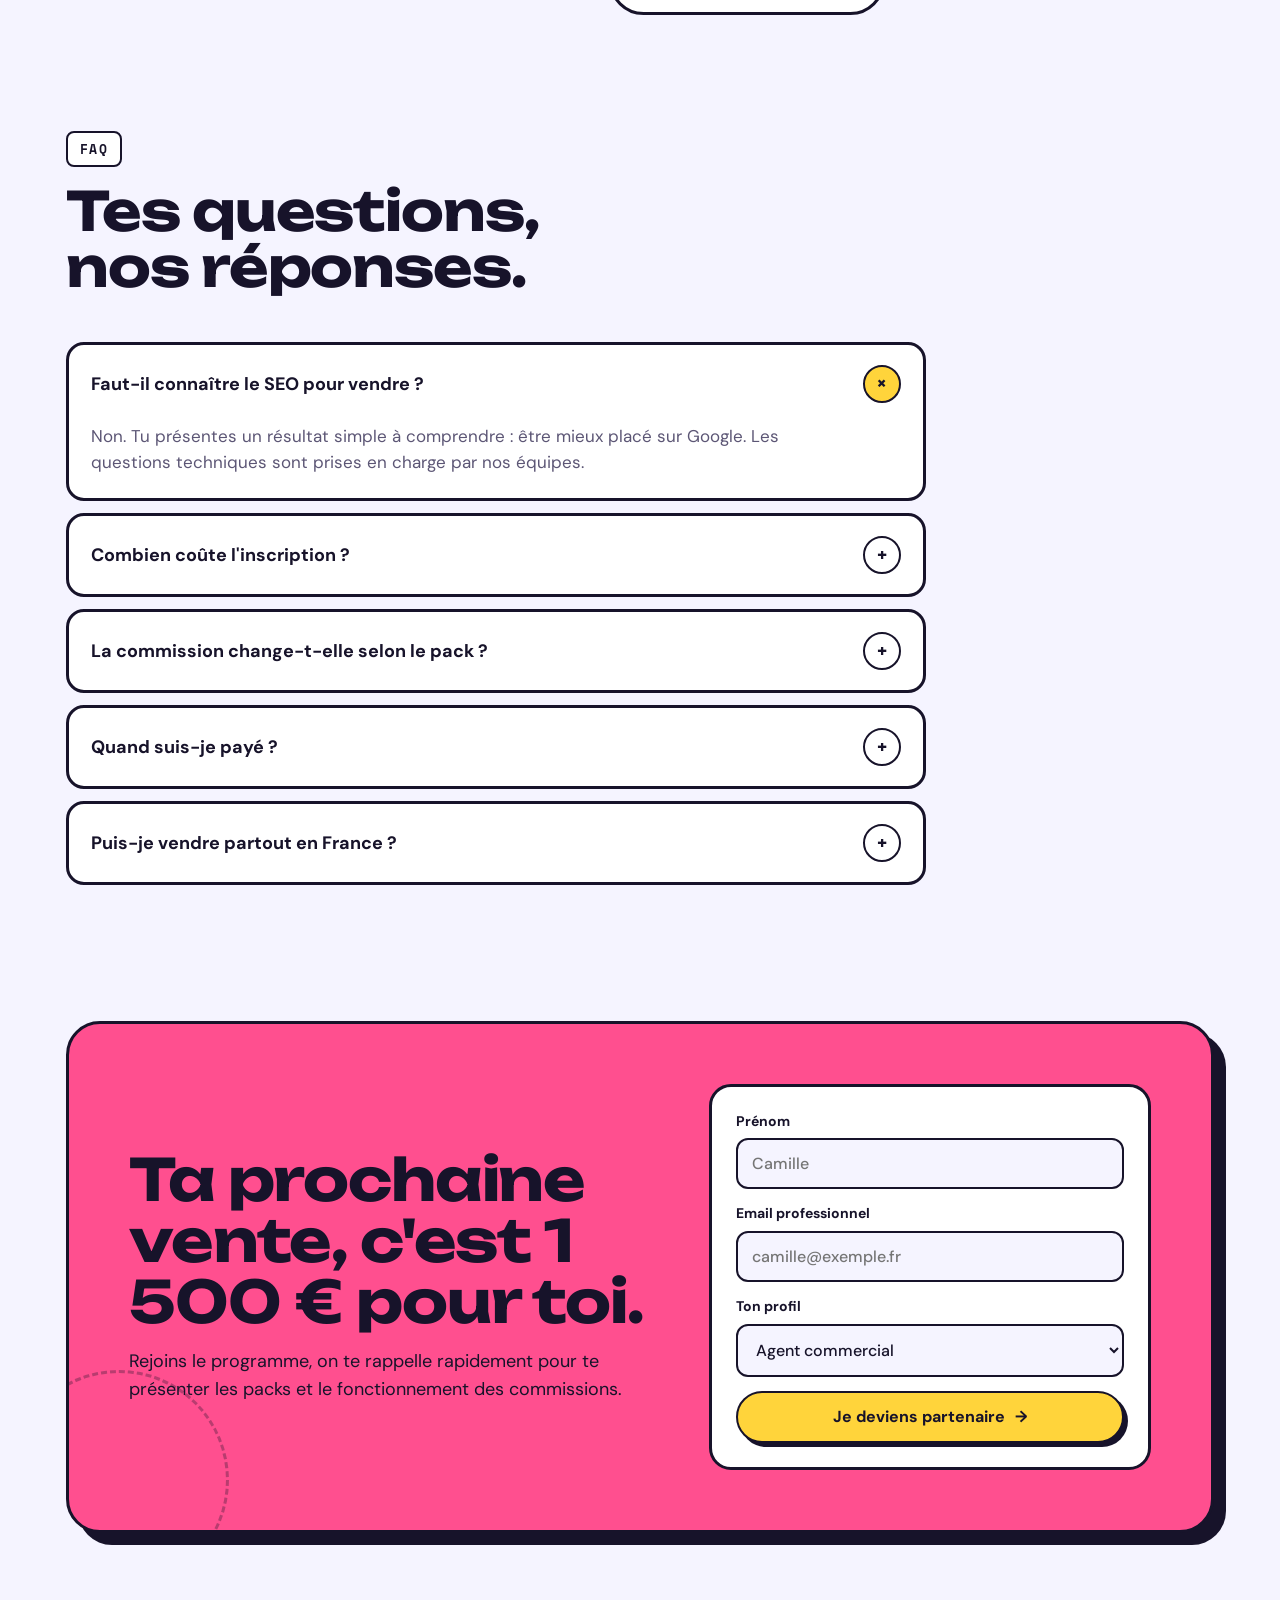
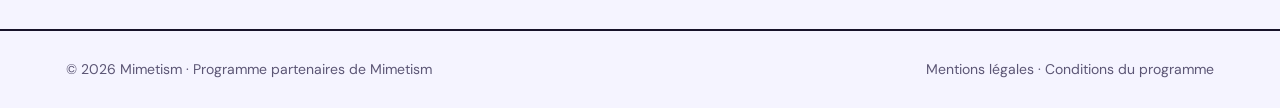
==== commit e0d38a4c: "Ajoute l'espace partenaire de démo (connexion + tableau de bord) Co-Authored-By: Claude Opus 5.5 <no" ====
--- a/index.html
+++ b/index.html
@@ -61,6 +61,7 @@
 .navlinks a::after{content:"";position:absolute;left:0;right:0;bottom:-4px;height:3px;background:var(--pink);transform:scaleX(0);transform-origin:left;transition:transform .25s;border-radius:3px}
 .navlinks a:hover::after{transform:scaleX(1)}
 nav .btn{padding:11px 16px;font-size:14px;box-shadow:3px 3px 0 var(--sh)}
+.login-link{font-weight:700;font-size:14px;text-decoration:none;border-bottom:2px solid var(--pink);white-space:nowrap}
 @media (max-width:820px){.navlinks{display:none}}
 
 /* hero */
@@ -298,7 +299,10 @@
       <a href="#comment">Comment ça marche</a>
       <a href="#faq">FAQ</a>
     </div>
-    <a class="btn primary" href="#rejoindre">Devenir partenaire</a>
+    <div style="display:flex;align-items:center;gap:14px">
+      <a href="connexion.html" class="login-link">Se connecter</a>
+      <a class="btn primary" href="#rejoindre">Devenir partenaire</a>
+    </div>
   </div>
 </nav>
 
